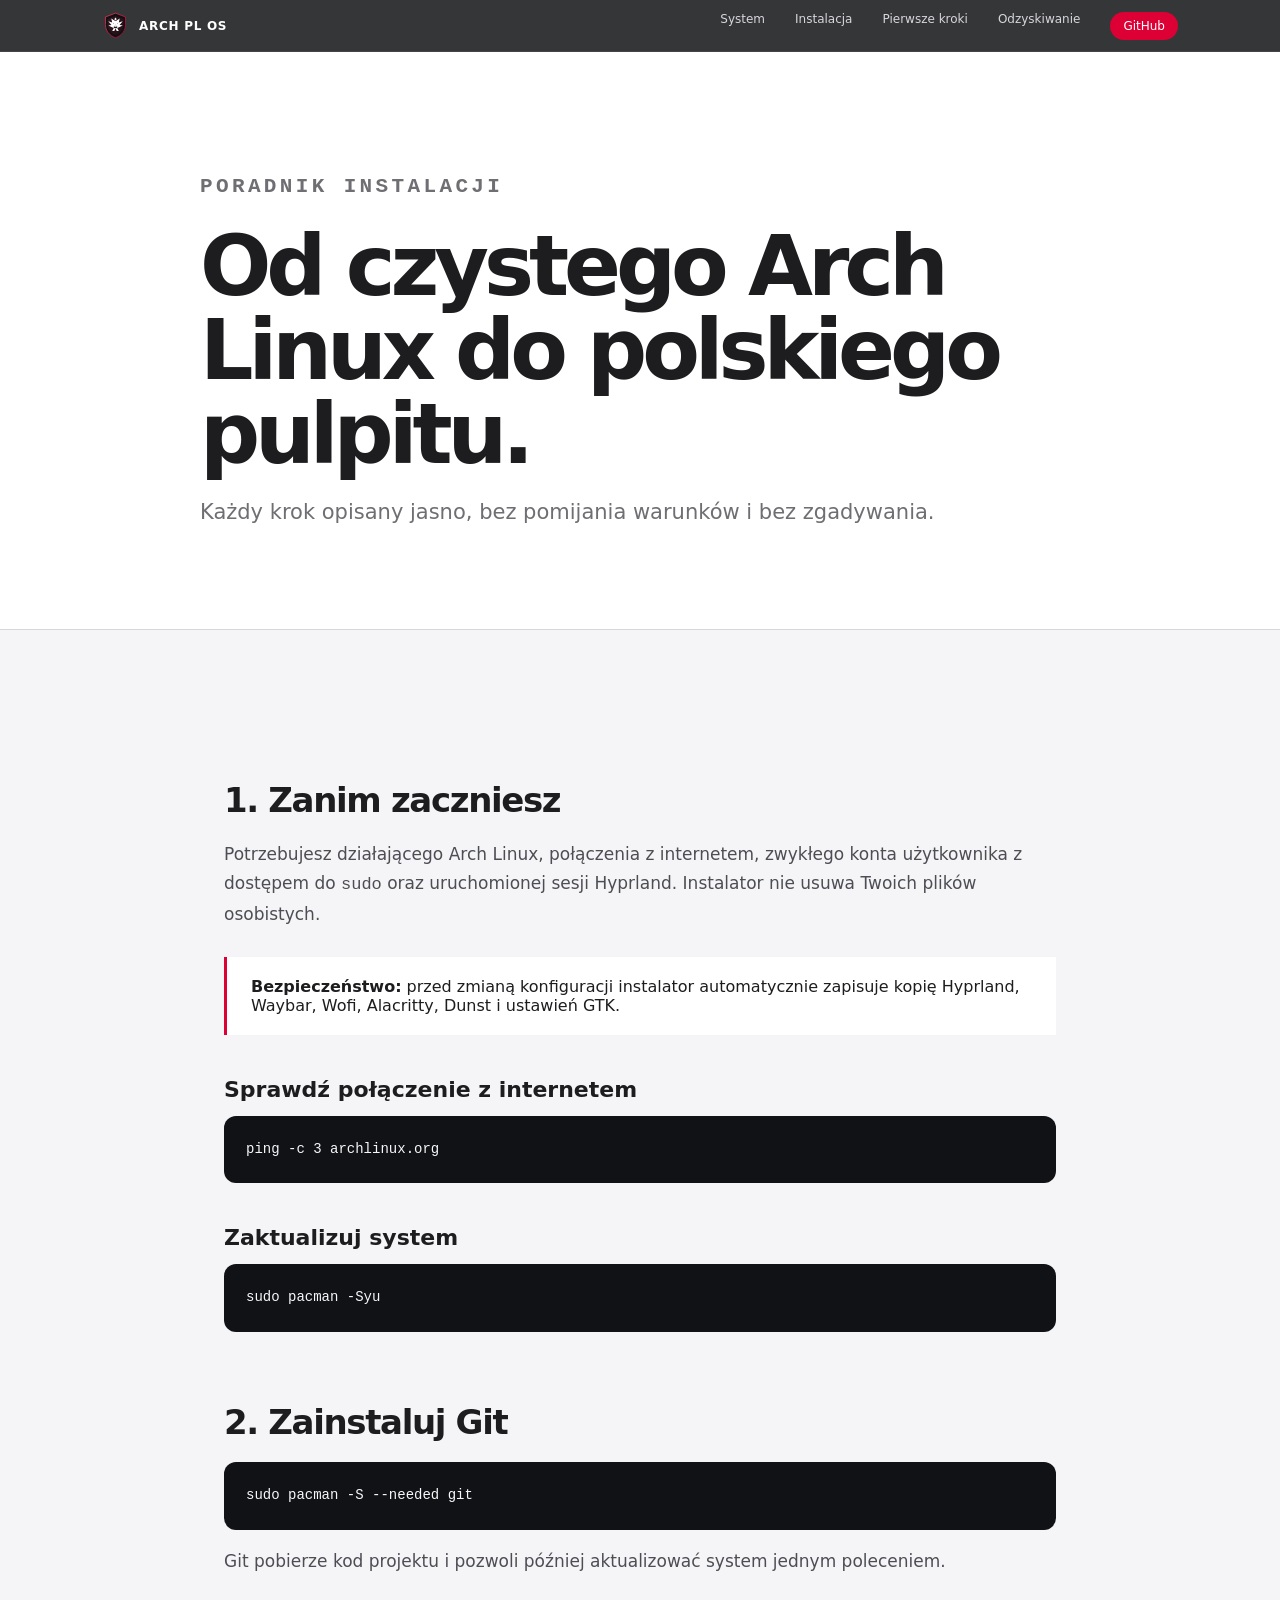
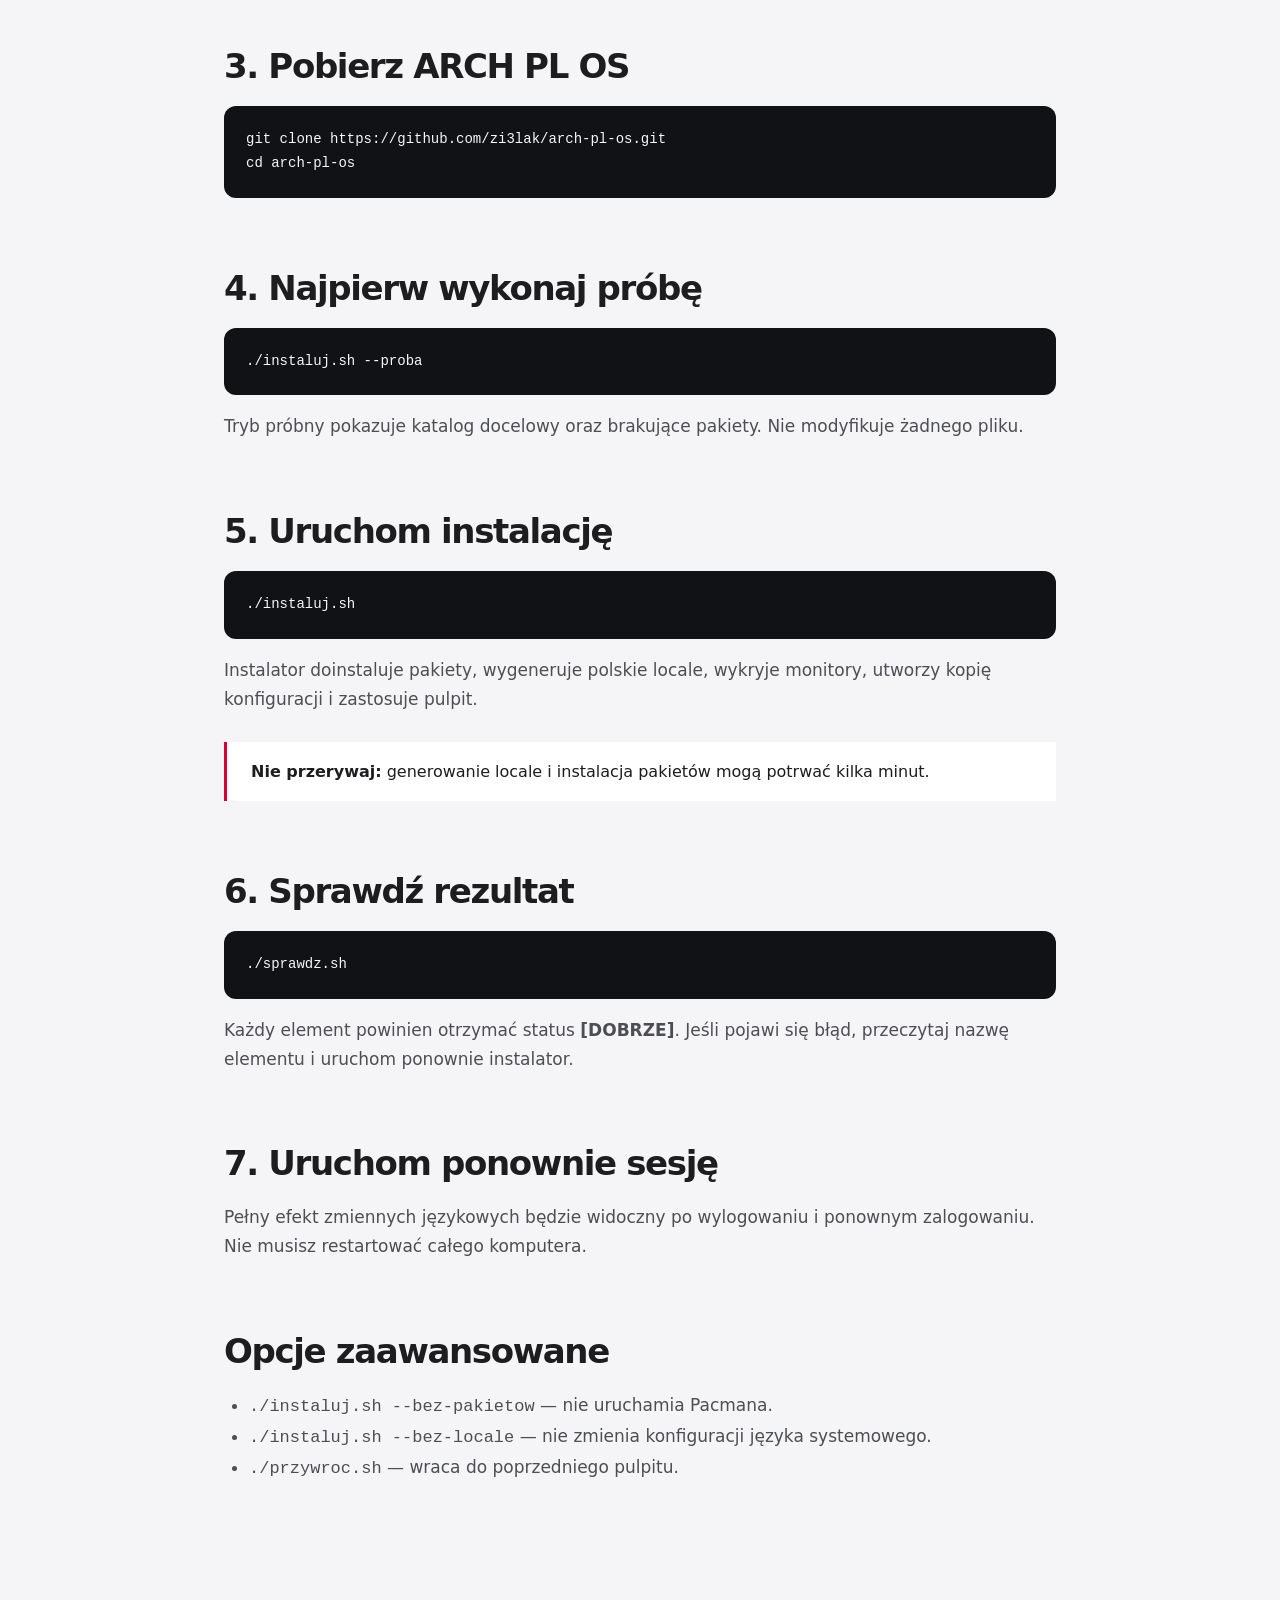
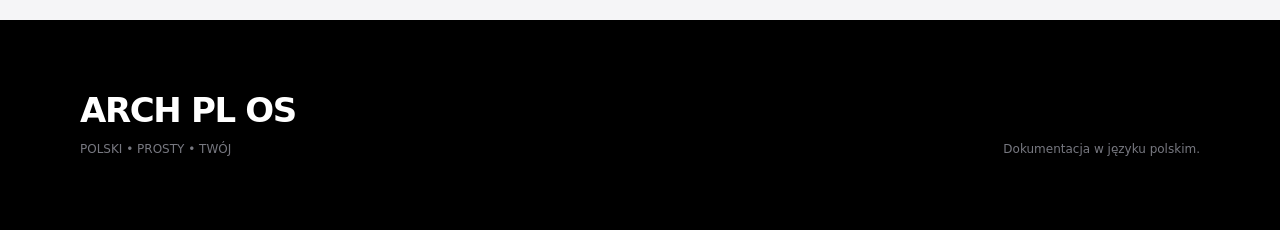
==== docs/instalacja.html @ 4a1f014d "feat: uruchom ARCH PL OS dla polskich użytkowników" ====
<!doctype html><html lang="pl"><head><meta charset="utf-8"><meta name="viewport" content="width=device-width,initial-scale=1"><meta name="description" content="Pełna instrukcja instalacji ARCH PL OS na Arch Linux i Hyprland."><meta name="theme-color" content="#090a0d"><title>Instalacja krok po kroku — ARCH PL OS</title><link rel="icon" href="assets/logo.svg"><link rel="stylesheet" href="assets/strona.css"></head><body><nav class="nav"><div class="nav-in"><a class="brand" href="index.html"><img src="assets/logo.svg" alt=""><span>ARCH PL OS</span></a><button class="menu" aria-label="Otwórz menu">☰</button><div class="nav-links"><a href="index.html">System</a><a href="instalacja.html">Instalacja</a><a href="pierwsze-kroki.html">Pierwsze kroki</a><a href="odzyskiwanie.html">Odzyskiwanie</a><a class="nav-cta" href="https://github.com/zi3lak/arch-pl-os">GitHub</a></div></div></nav><header class="subhero"><div class="wrap"><p class="kicker">Poradnik instalacji</p><h1>Od czystego Arch Linux do polskiego pulpitu.</h1><p>Każdy krok opisany jasno, bez pomijania warunków i bez zgadywania.</p></div></header><main class="article">
<h2>1. Zanim zaczniesz</h2><p>Potrzebujesz działającego Arch Linux, połączenia z internetem, zwykłego konta użytkownika z dostępem do <code>sudo</code> oraz uruchomionej sesji Hyprland. Instalator nie usuwa Twoich plików osobistych.</p><div class="note"><strong>Bezpieczeństwo:</strong> przed zmianą konfiguracji instalator automatycznie zapisuje kopię Hyprland, Waybar, Wofi, Alacritty, Dunst i ustawień GTK.</div>
<h3>Sprawdź połączenie z internetem</h3><pre class="code">ping -c 3 archlinux.org</pre><h3>Zaktualizuj system</h3><pre class="code">sudo pacman -Syu</pre>
<h2>2. Zainstaluj Git</h2><pre class="code">sudo pacman -S --needed git</pre><p>Git pobierze kod projektu i pozwoli później aktualizować system jednym poleceniem.</p>
<h2>3. Pobierz ARCH PL OS</h2><pre class="code">git clone https://github.com/zi3lak/arch-pl-os.git
cd arch-pl-os</pre>
<h2>4. Najpierw wykonaj próbę</h2><pre class="code">./instaluj.sh --proba</pre><p>Tryb próbny pokazuje katalog docelowy oraz brakujące pakiety. Nie modyfikuje żadnego pliku.</p>
<h2>5. Uruchom instalację</h2><pre class="code">./instaluj.sh</pre><p>Instalator doinstaluje pakiety, wygeneruje polskie locale, wykryje monitory, utworzy kopię konfiguracji i zastosuje pulpit.</p><div class="note"><strong>Nie przerywaj:</strong> generowanie locale i instalacja pakietów mogą potrwać kilka minut.</div>
<h2>6. Sprawdź rezultat</h2><pre class="code">./sprawdz.sh</pre><p>Każdy element powinien otrzymać status <strong>[DOBRZE]</strong>. Jeśli pojawi się błąd, przeczytaj nazwę elementu i uruchom ponownie instalator.</p>
<h2>7. Uruchom ponownie sesję</h2><p>Pełny efekt zmiennych językowych będzie widoczny po wylogowaniu i ponownym zalogowaniu. Nie musisz restartować całego komputera.</p>
<h2>Opcje zaawansowane</h2><ul><li><code>./instaluj.sh --bez-pakietow</code> — nie uruchamia Pacmana.</li><li><code>./instaluj.sh --bez-locale</code> — nie zmienia konfiguracji języka systemowego.</li><li><code>./przywroc.sh</code> — wraca do poprzedniego pulpitu.</li></ul>
</main><footer class="footer"><div class="footer-in"><div><h2>ARCH PL OS</h2><p>POLSKI • PROSTY • TWÓJ</p></div><p>Dokumentacja w języku polskim.</p></div></footer><script src="assets/strona.js"></script></body></html>
---- docs/assets/strona.css ----
:root{--red:#dc0034;--red2:#ff355d;--black:#090a0d;--ink:#1d1d1f;--paper:#f5f5f7;--white:#fff;--muted:#6e6e73;--line:#d7d7dc;--max:1120px}*{box-sizing:border-box}html{scroll-behavior:smooth}body{margin:0;font-family:system-ui,-apple-system,"Segoe UI",Roboto,Arial,sans-serif;color:var(--ink);background:var(--paper);-webkit-font-smoothing:antialiased}a{color:inherit;text-decoration:none}button{font:inherit}.nav{position:fixed;z-index:50;inset:0 0 auto;height:52px;background:rgba(9,10,13,.82);backdrop-filter:saturate(150%) blur(18px);color:#fff;border-bottom:1px solid rgba(255,255,255,.08)}.nav-in{max-width:var(--max);height:100%;margin:auto;padding:0 22px;display:flex;align-items:center;justify-content:space-between}.brand{display:flex;align-items:center;gap:10px;font-size:12px;font-weight:700;letter-spacing:.06em}.brand img{width:27px;height:27px}.nav-links{display:flex;gap:30px;font-size:12px;color:#d7d7dc}.nav-links a:hover{color:#fff}.nav-cta{padding:7px 13px;background:var(--red);border-radius:999px;color:#fff!important}.menu{display:none;border:0;background:none;color:#fff;font-size:22px}.hero{min-height:100svh;background:var(--black);color:#fff;display:grid;place-items:center;position:relative;overflow:hidden;padding:110px 24px 70px}.hero:before{content:"";position:absolute;left:0;right:0;top:52px;height:3px;background:var(--red)}.hero-grid{position:absolute;inset:0;background-image:linear-gradient(rgba(255,255,255,.025) 1px,transparent 1px),linear-gradient(90deg,rgba(255,255,255,.025) 1px,transparent 1px);background-size:72px 72px;mask-image:linear-gradient(to bottom,transparent,black 25%,black 75%,transparent)}.hero-content{position:relative;text-align:center;max-width:980px}.hero-logo{width:154px;height:154px;filter:drop-shadow(0 16px 34px rgba(220,0,52,.2));animation:oddech 5s ease-in-out infinite}.eyebrow{font:600 12px/1.3 ui-monospace,SFMono-Regular,Menlo,monospace;letter-spacing:.18em;color:#b5b5ba;text-transform:uppercase;margin:30px 0 16px}.hero h1{font-size:clamp(54px,8vw,112px);line-height:.94;letter-spacing:-.065em;margin:0;font-weight:700}.hero h1 span{color:var(--red2)}.lead{font-size:clamp(19px,2vw,27px);line-height:1.35;color:#c8c8cd;max-width:680px;margin:28px auto 0;letter-spacing:-.025em}.actions{display:flex;justify-content:center;gap:12px;margin-top:38px;flex-wrap:wrap}.btn{display:inline-flex;align-items:center;justify-content:center;min-height:46px;padding:0 21px;border-radius:999px;border:1px solid transparent;font-size:15px;font-weight:600;cursor:pointer}.btn-red{background:var(--red);color:#fff}.btn-red:hover{background:var(--red2)}.btn-ghost{border-color:#4b4c52;color:#fff;background:transparent}.btn-ghost:hover{border-color:#fff}.scroll-cue{position:absolute;bottom:26px;font:10px ui-monospace,monospace;color:#73747a;letter-spacing:.14em}.section{padding:120px 24px}.wrap{max-width:var(--max);margin:auto}.intro{text-align:center;max-width:850px;margin:auto}.kicker{font:700 12px ui-monospace,monospace;letter-spacing:.16em;color:var(--red);text-transform:uppercase}.section h2{font-size:clamp(40px,6vw,72px);line-height:1.02;letter-spacing:-.055em;margin:20px 0 26px}.intro p,.body-lg{font-size:21px;line-height:1.55;color:var(--muted);letter-spacing:-.02em}.screen{padding-top:20px}.screen img{display:block;width:100%;border-radius:18px;box-shadow:0 32px 90px rgba(0,0,0,.2)}.dark{background:#000;color:#fff}.dark .body-lg,.dark .intro p{color:#a7a7ad}.features{display:grid;grid-template-columns:repeat(3,1fr);gap:16px;margin-top:64px}.feature{background:#17181c;border-radius:14px;padding:30px;min-height:250px}.feature-mark{width:34px;height:3px;background:var(--red);margin-bottom:50px}.feature h3{font-size:22px;letter-spacing:-.03em;margin:0 0 14px}.feature p{color:#a7a7ad;line-height:1.6;margin:0;font-size:15px}.install-box{max-width:820px;margin:55px auto 0;background:#111216;color:#f7f7f9;border-radius:16px;overflow:hidden;text-align:left}.install-bar{height:42px;padding:0 15px;display:flex;align-items:center;justify-content:space-between;border-bottom:1px solid #2a2b30;font:11px ui-monospace,monospace;color:#8f9098}.dots{display:flex;gap:6px}.dots i{display:block;width:8px;height:8px;border-radius:50%;background:#404147}.dots i:first-child{background:var(--red)}pre{margin:0;padding:28px;overflow:auto;font:14px/1.8 ui-monospace,SFMono-Regular,Menlo,monospace}code .prompt{color:var(--red2)}.copy{border:0;background:#27282d;color:#d7d7dc;border-radius:6px;padding:6px 9px;font:11px ui-monospace,monospace;cursor:pointer}.copy:hover{color:#fff}.steps{counter-reset:krok;max-width:840px;margin:55px auto 0}.step{counter-increment:krok;display:grid;grid-template-columns:56px 1fr;gap:22px;padding:30px 0;border-top:1px solid var(--line)}.step:before{content:counter(krok,decimal-leading-zero);font:700 13px ui-monospace,monospace;color:var(--red)}.step h3{margin:0 0 8px;font-size:21px}.step p{margin:0;color:var(--muted);line-height:1.6}.specs{display:grid;grid-template-columns:1fr 1fr;gap:1px;background:var(--line);border:1px solid var(--line);margin-top:55px}.spec{background:var(--paper);padding:30px}.spec small{display:block;color:var(--muted);margin-bottom:10px}.spec strong{font-size:19px}.footer{background:#000;color:#fff;padding:70px 24px}.footer-in{max-width:var(--max);margin:auto;display:flex;justify-content:space-between;align-items:end;gap:30px}.footer h2{font-size:34px;letter-spacing:-.04em;margin:0}.footer p{color:#777880;font-size:12px}.subhero{padding:150px 24px 80px;background:#fff;border-bottom:1px solid var(--line)}.subhero .wrap{max-width:880px}.subhero h1{font-size:clamp(46px,7vw,84px);line-height:1;letter-spacing:-.06em;margin:18px 0}.subhero p{font-size:21px;color:var(--muted);line-height:1.5}.article{max-width:880px;margin:auto;padding:80px 24px 120px}.article h2{font-size:34px;letter-spacing:-.04em;margin:70px 0 20px}.article h3{font-size:22px;margin:42px 0 14px}.article p,.article li{font-size:17px;line-height:1.7;color:#4d4e54}.article ol,.article ul{padding-left:25px}.note{border-left:3px solid var(--red);background:#fff;padding:20px 24px;margin:28px 0}.code{background:#111216;color:#f7f7f9;border-radius:12px;padding:22px;overflow:auto;font:14px/1.7 ui-monospace,monospace}.reveal{opacity:0;transform:translateY(28px);transition:opacity .8s ease,transform .8s cubic-bezier(.22,1,.36,1)}.reveal.widoczny{opacity:1;transform:none}@keyframes oddech{50%{transform:translateY(-8px);filter:drop-shadow(0 20px 42px rgba(220,0,52,.32))}}@media(prefers-reduced-motion:reduce){*{scroll-behavior:auto!important}.hero-logo{animation:none}.reveal{opacity:1;transform:none;transition:none}}@media(max-width:760px){.nav-links{display:none;position:absolute;top:52px;left:0;right:0;background:#090a0d;padding:25px;flex-direction:column}.nav-links.otwarte{display:flex}.menu{display:block}.features{grid-template-columns:1fr}.section{padding:85px 20px}.specs{grid-template-columns:1fr}.footer-in{align-items:start;flex-direction:column}.hero h1{font-size:56px}.hero-logo{width:120px;height:120px}}
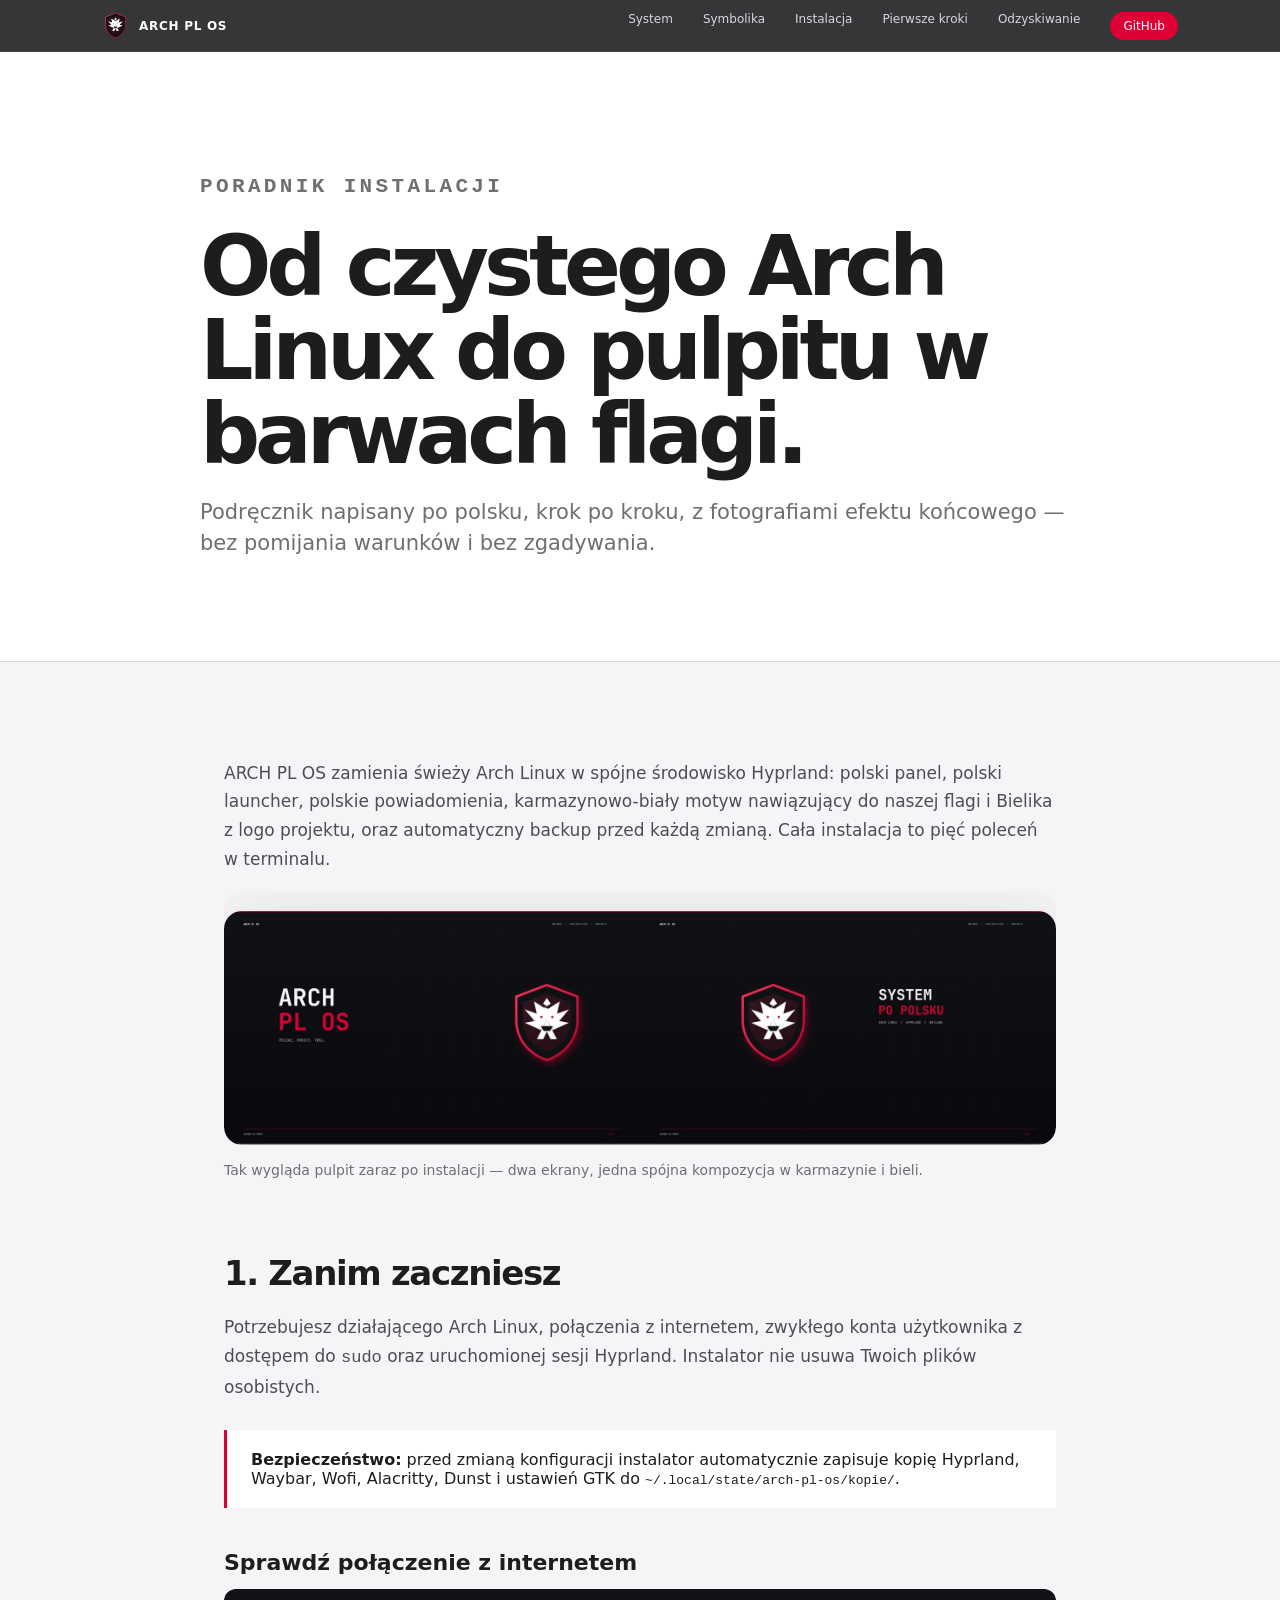
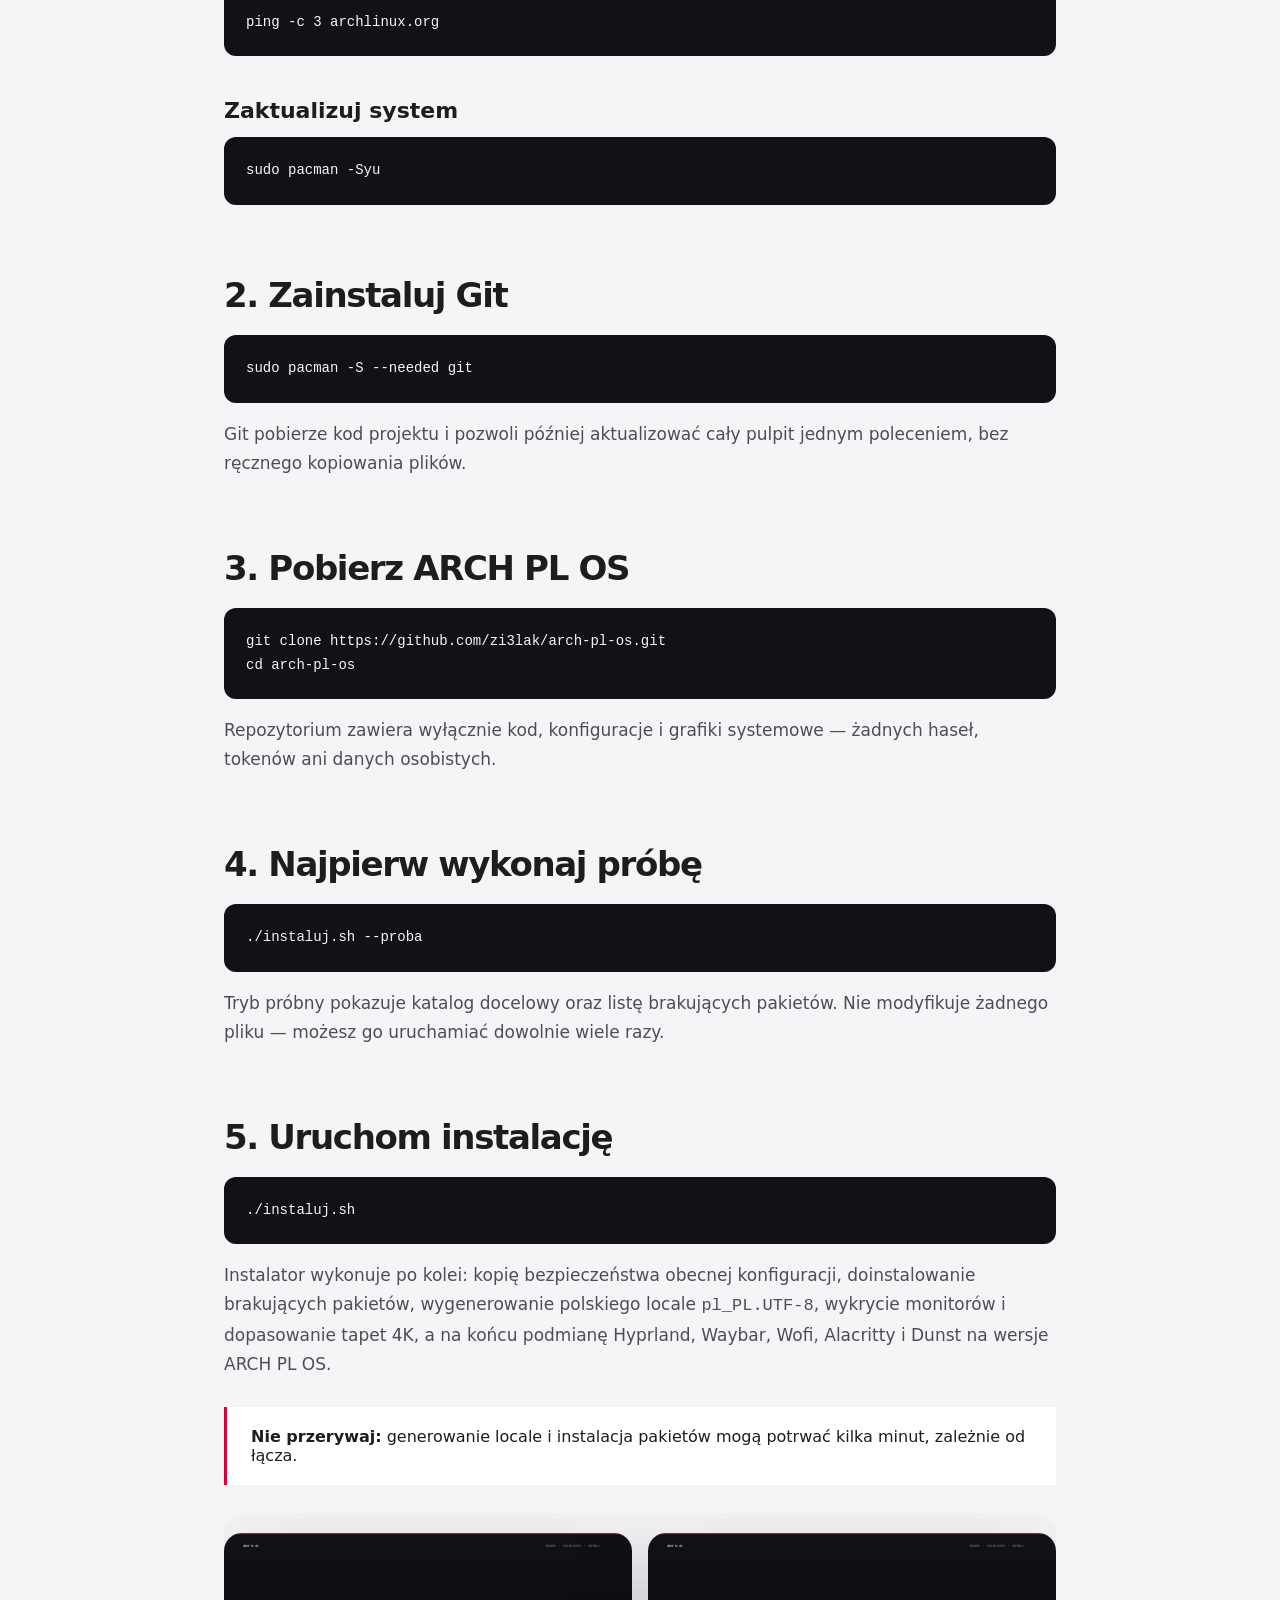
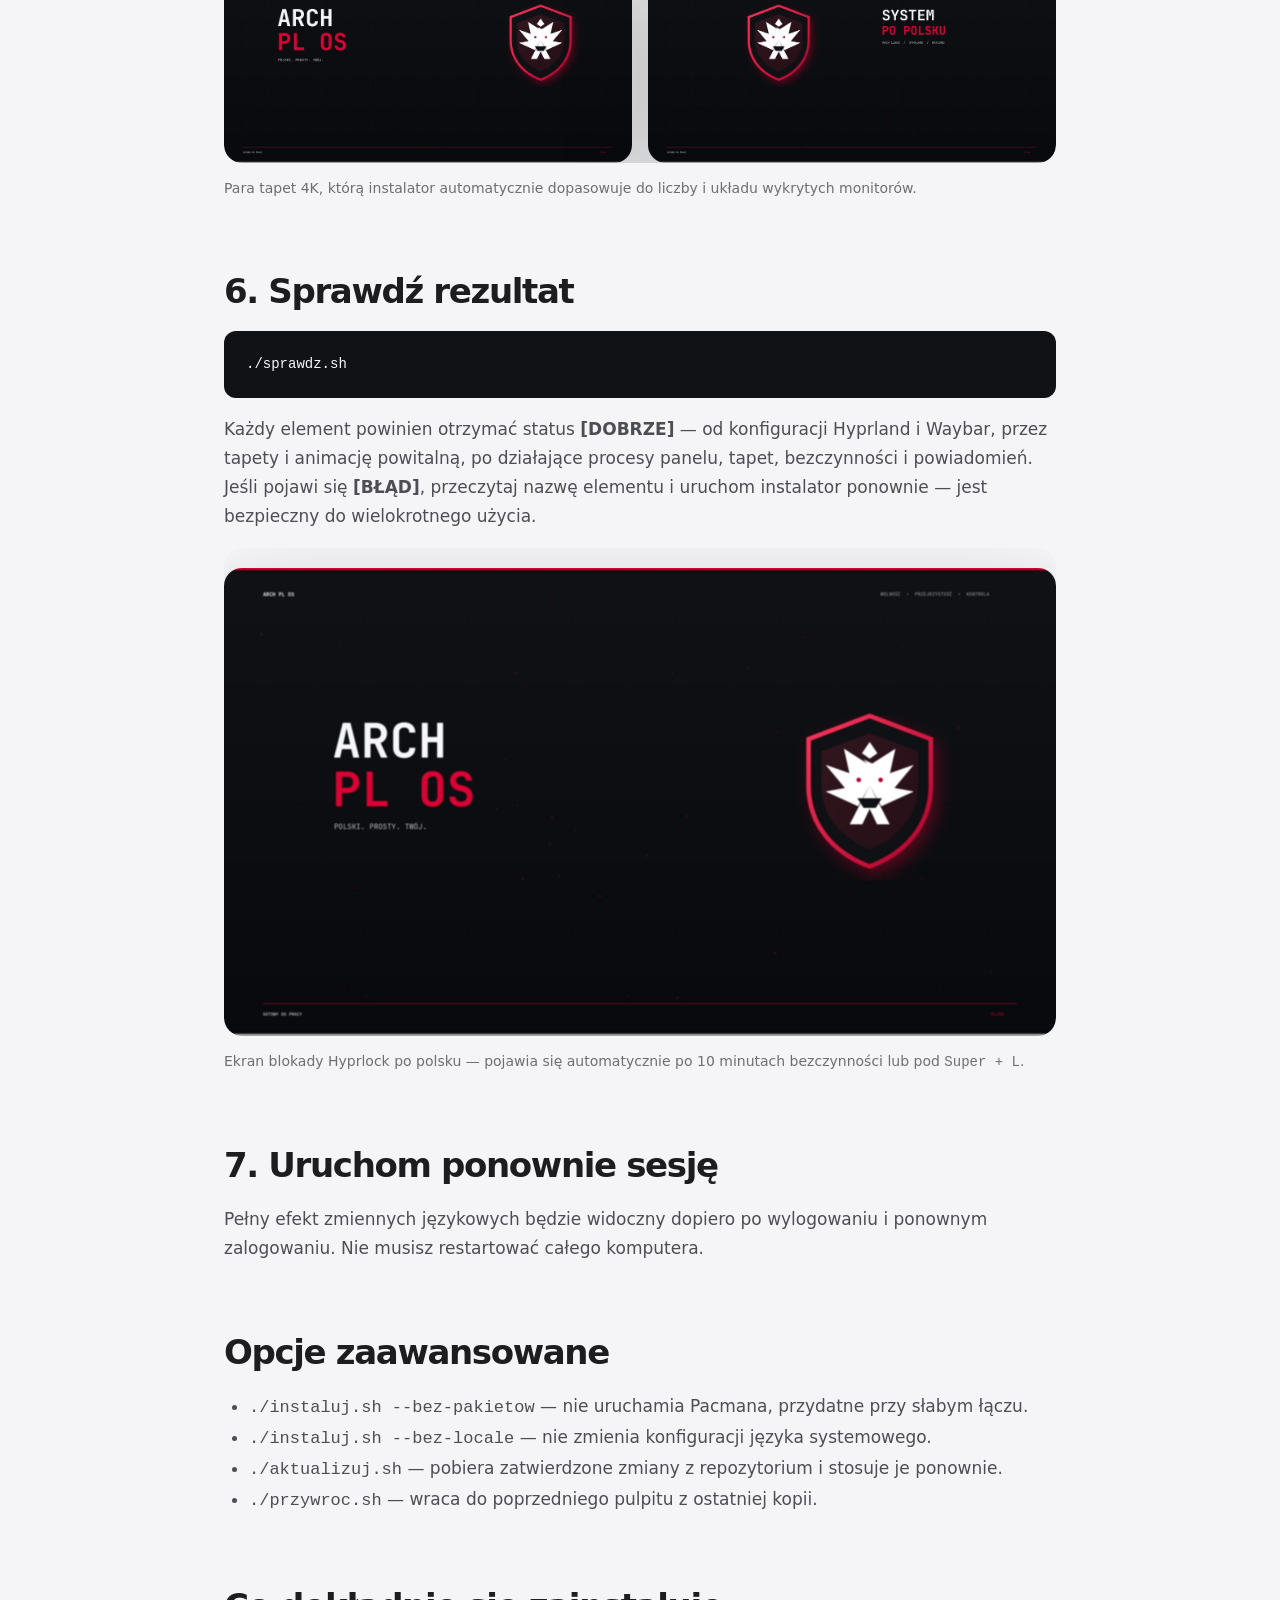
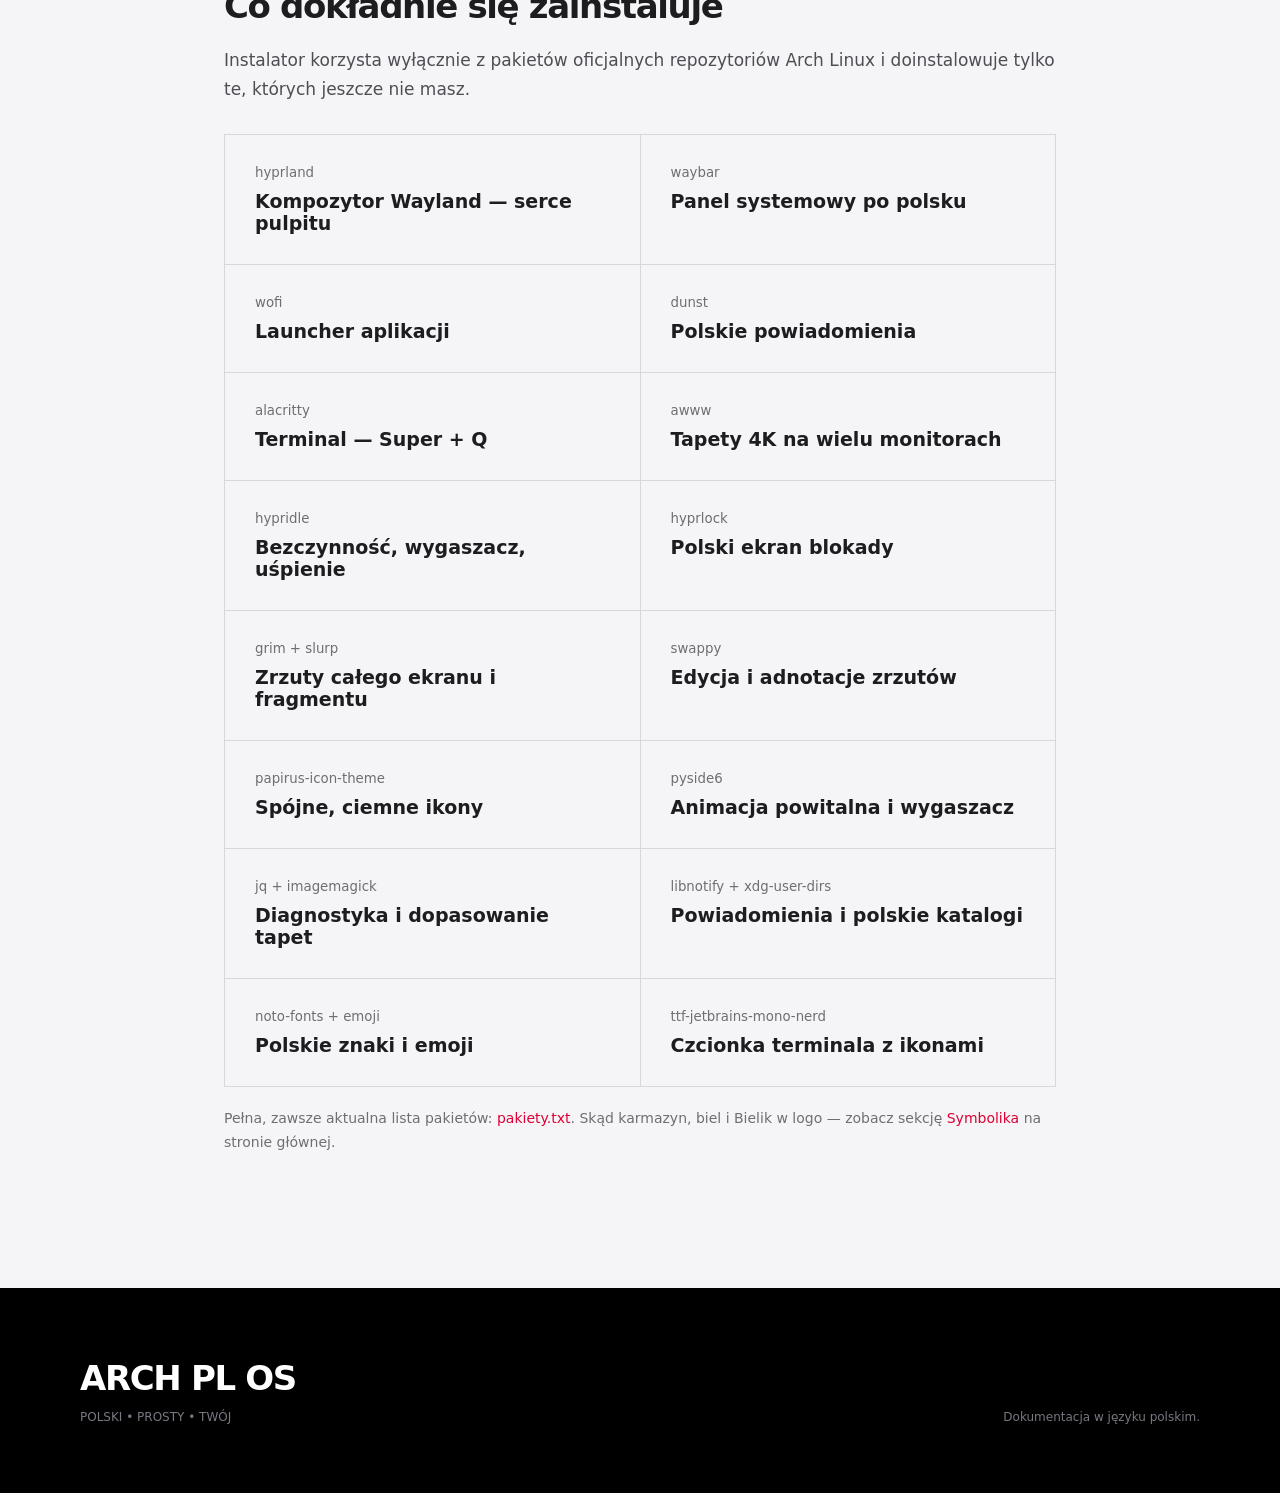
==== commit 8231dd8e: "feat: symbolika Bielika i flagi, poradnik instalacji z fotografiami Rozbudowuje README i strone proj" ====
--- a/docs/instalacja.html
+++ b/docs/instalacja.html
@@ -1,12 +1,38 @@
-<!doctype html><html lang="pl"><head><meta charset="utf-8"><meta name="viewport" content="width=device-width,initial-scale=1"><meta name="description" content="Pełna instrukcja instalacji ARCH PL OS na Arch Linux i Hyprland."><meta name="theme-color" content="#090a0d"><title>Instalacja krok po kroku — ARCH PL OS</title><link rel="icon" href="assets/logo.svg"><link rel="stylesheet" href="assets/strona.css"></head><body><nav class="nav"><div class="nav-in"><a class="brand" href="index.html"><img src="assets/logo.svg" alt=""><span>ARCH PL OS</span></a><button class="menu" aria-label="Otwórz menu">☰</button><div class="nav-links"><a href="index.html">System</a><a href="instalacja.html">Instalacja</a><a href="pierwsze-kroki.html">Pierwsze kroki</a><a href="odzyskiwanie.html">Odzyskiwanie</a><a class="nav-cta" href="https://github.com/zi3lak/arch-pl-os">GitHub</a></div></div></nav><header class="subhero"><div class="wrap"><p class="kicker">Poradnik instalacji</p><h1>Od czystego Arch Linux do polskiego pulpitu.</h1><p>Każdy krok opisany jasno, bez pomijania warunków i bez zgadywania.</p></div></header><main class="article">
-<h2>1. Zanim zaczniesz</h2><p>Potrzebujesz działającego Arch Linux, połączenia z internetem, zwykłego konta użytkownika z dostępem do <code>sudo</code> oraz uruchomionej sesji Hyprland. Instalator nie usuwa Twoich plików osobistych.</p><div class="note"><strong>Bezpieczeństwo:</strong> przed zmianą konfiguracji instalator automatycznie zapisuje kopię Hyprland, Waybar, Wofi, Alacritty, Dunst i ustawień GTK.</div>
+<!doctype html><html lang="pl"><head><meta charset="utf-8"><meta name="viewport" content="width=device-width,initial-scale=1"><meta name="description" content="Pełny, ilustrowany poradnik instalacji ARCH PL OS na Arch Linux i Hyprland — krok po kroku, z fotografiami pulpitu."><meta name="theme-color" content="#090a0d"><title>Instalacja krok po kroku — ARCH PL OS</title><link rel="icon" href="assets/logo.svg"><link rel="stylesheet" href="assets/strona.css"></head><body><nav class="nav"><div class="nav-in"><a class="brand" href="index.html"><img src="assets/logo.svg" alt="Stylizowany Bielik w karmazynowej tarczy — logo ARCH PL OS"><span>ARCH PL OS</span></a><button class="menu" aria-label="Otwórz menu">☰</button><div class="nav-links"><a href="index.html">System</a><a href="index.html#symbolika">Symbolika</a><a href="instalacja.html">Instalacja</a><a href="pierwsze-kroki.html">Pierwsze kroki</a><a href="odzyskiwanie.html">Odzyskiwanie</a><a class="nav-cta" href="https://github.com/zi3lak/arch-pl-os">GitHub</a></div></div></nav><header class="subhero"><div class="wrap"><p class="kicker">Poradnik instalacji</p><h1>Od czystego Arch Linux do pulpitu w barwach flagi.</h1><p>Podręcznik napisany po polsku, krok po kroku, z fotografiami efektu końcowego — bez pomijania warunków i bez zgadywania.</p></div></header><main class="article">
+
+<p>ARCH PL OS zamienia świeży Arch Linux w spójne środowisko Hyprland: polski panel, polski launcher, polskie powiadomienia, karmazynowo-biały motyw nawiązujący do naszej flagi i Bielika z logo projektu, oraz automatyczny backup przed każdą zmianą. Cała instalacja to pięć poleceń w terminalu.</p>
+
+<div class="screen reveal"><img src="assets/pulpit.jpg" alt="Gotowy pulpit ARCH PL OS na dwóch monitorach 4K" loading="lazy"></div>
+<p style="color:var(--muted);font-size:14px;margin-top:14px">Tak wygląda pulpit zaraz po instalacji — dwa ekrany, jedna spójna kompozycja w karmazynie i bieli.</p>
+
+<h2>1. Zanim zaczniesz</h2><p>Potrzebujesz działającego Arch Linux, połączenia z internetem, zwykłego konta użytkownika z dostępem do <code>sudo</code> oraz uruchomionej sesji Hyprland. Instalator nie usuwa Twoich plików osobistych.</p><div class="note"><strong>Bezpieczeństwo:</strong> przed zmianą konfiguracji instalator automatycznie zapisuje kopię Hyprland, Waybar, Wofi, Alacritty, Dunst i ustawień GTK do <code>~/.local/state/arch-pl-os/kopie/</code>.</div>
 <h3>Sprawdź połączenie z internetem</h3><pre class="code">ping -c 3 archlinux.org</pre><h3>Zaktualizuj system</h3><pre class="code">sudo pacman -Syu</pre>
-<h2>2. Zainstaluj Git</h2><pre class="code">sudo pacman -S --needed git</pre><p>Git pobierze kod projektu i pozwoli później aktualizować system jednym poleceniem.</p>
+
+<h2>2. Zainstaluj Git</h2><pre class="code">sudo pacman -S --needed git</pre><p>Git pobierze kod projektu i pozwoli później aktualizować cały pulpit jednym poleceniem, bez ręcznego kopiowania plików.</p>
+
 <h2>3. Pobierz ARCH PL OS</h2><pre class="code">git clone https://github.com/zi3lak/arch-pl-os.git
-cd arch-pl-os</pre>
-<h2>4. Najpierw wykonaj próbę</h2><pre class="code">./instaluj.sh --proba</pre><p>Tryb próbny pokazuje katalog docelowy oraz brakujące pakiety. Nie modyfikuje żadnego pliku.</p>
-<h2>5. Uruchom instalację</h2><pre class="code">./instaluj.sh</pre><p>Instalator doinstaluje pakiety, wygeneruje polskie locale, wykryje monitory, utworzy kopię konfiguracji i zastosuje pulpit.</p><div class="note"><strong>Nie przerywaj:</strong> generowanie locale i instalacja pakietów mogą potrwać kilka minut.</div>
-<h2>6. Sprawdź rezultat</h2><pre class="code">./sprawdz.sh</pre><p>Każdy element powinien otrzymać status <strong>[DOBRZE]</strong>. Jeśli pojawi się błąd, przeczytaj nazwę elementu i uruchom ponownie instalator.</p>
-<h2>7. Uruchom ponownie sesję</h2><p>Pełny efekt zmiennych językowych będzie widoczny po wylogowaniu i ponownym zalogowaniu. Nie musisz restartować całego komputera.</p>
-<h2>Opcje zaawansowane</h2><ul><li><code>./instaluj.sh --bez-pakietow</code> — nie uruchamia Pacmana.</li><li><code>./instaluj.sh --bez-locale</code> — nie zmienia konfiguracji języka systemowego.</li><li><code>./przywroc.sh</code> — wraca do poprzedniego pulpitu.</li></ul>
-</main><footer class="footer"><div class="footer-in"><div><h2>ARCH PL OS</h2><p>POLSKI • PROSTY • TWÓJ</p></div><p>Dokumentacja w języku polskim.</p></div></footer><script src="assets/strona.js"></script></body></html>+cd arch-pl-os</pre><p>Repozytorium zawiera wyłącznie kod, konfiguracje i grafiki systemowe — żadnych haseł, tokenów ani danych osobistych.</p>
+
+<h2>4. Najpierw wykonaj próbę</h2><pre class="code">./instaluj.sh --proba</pre><p>Tryb próbny pokazuje katalog docelowy oraz listę brakujących pakietów. Nie modyfikuje żadnego pliku — możesz go uruchamiać dowolnie wiele razy.</p>
+
+<h2>5. Uruchom instalację</h2><pre class="code">./instaluj.sh</pre><p>Instalator wykonuje po kolei: kopię bezpieczeństwa obecnej konfiguracji, doinstalowanie brakujących pakietów, wygenerowanie polskiego locale <code>pl_PL.UTF-8</code>, wykrycie monitorów i dopasowanie tapet 4K, a na końcu podmianę Hyprland, Waybar, Wofi, Alacritty i Dunst na wersje ARCH PL OS.</p><div class="note"><strong>Nie przerywaj:</strong> generowanie locale i instalacja pakietów mogą potrwać kilka minut, zależnie od łącza.</div>
+
+<div class="screen reveal" style="display:flex;gap:16px;flex-wrap:wrap"><img src="assets/tapeta-lewa.jpg" alt="Tapeta 4K ARCH PL OS dla lewego monitora" loading="lazy" style="flex:1;min-width:260px"><img src="assets/tapeta-prawa.jpg" alt="Tapeta 4K ARCH PL OS dla prawego monitora" loading="lazy" style="flex:1;min-width:260px"></div>
+<p style="color:var(--muted);font-size:14px;margin-top:14px">Para tapet 4K, którą instalator automatycznie dopasowuje do liczby i układu wykrytych monitorów.</p>
+
+<h2>6. Sprawdź rezultat</h2><pre class="code">./sprawdz.sh</pre><p>Każdy element powinien otrzymać status <strong>[DOBRZE]</strong> — od konfiguracji Hyprland i Waybar, przez tapety i animację powitalną, po działające procesy panelu, tapet, bezczynności i powiadomień. Jeśli pojawi się <strong>[BŁĄD]</strong>, przeczytaj nazwę elementu i uruchom instalator ponownie — jest bezpieczny do wielokrotnego użycia.</p>
+
+<div class="screen reveal"><img src="assets/ekran-blokady.jpg" alt="Polski ekran blokady ARCH PL OS w karmazynie i bieli" loading="lazy"></div>
+<p style="color:var(--muted);font-size:14px;margin-top:14px">Ekran blokady Hyprlock po polsku — pojawia się automatycznie po 10 minutach bezczynności lub pod <code>Super + L</code>.</p>
+
+<h2>7. Uruchom ponownie sesję</h2><p>Pełny efekt zmiennych językowych będzie widoczny dopiero po wylogowaniu i ponownym zalogowaniu. Nie musisz restartować całego komputera.</p>
+
+<h2>Opcje zaawansowane</h2><ul><li><code>./instaluj.sh --bez-pakietow</code> — nie uruchamia Pacmana, przydatne przy słabym łączu.</li><li><code>./instaluj.sh --bez-locale</code> — nie zmienia konfiguracji języka systemowego.</li><li><code>./aktualizuj.sh</code> — pobiera zatwierdzone zmiany z repozytorium i stosuje je ponownie.</li><li><code>./przywroc.sh</code> — wraca do poprzedniego pulpitu z ostatniej kopii.</li></ul>
+
+<h2>Co dokładnie się zainstaluje</h2><p>Instalator korzysta wyłącznie z pakietów oficjalnych repozytoriów Arch Linux i doinstalowuje tylko te, których jeszcze nie masz.</p>
+<div class="specs" style="margin-top:30px">
+<div class="spec"><small>hyprland</small><strong>Kompozytor Wayland — serce pulpitu</strong></div><div class="spec"><small>waybar</small><strong>Panel systemowy po polsku</strong></div><div class="spec"><small>wofi</small><strong>Launcher aplikacji</strong></div><div class="spec"><small>dunst</small><strong>Polskie powiadomienia</strong></div><div class="spec"><small>alacritty</small><strong>Terminal — Super + Q</strong></div><div class="spec"><small>awww</small><strong>Tapety 4K na wielu monitorach</strong></div><div class="spec"><small>hypridle</small><strong>Bezczynność, wygaszacz, uśpienie</strong></div><div class="spec"><small>hyprlock</small><strong>Polski ekran blokady</strong></div><div class="spec"><small>grim + slurp</small><strong>Zrzuty całego ekranu i fragmentu</strong></div><div class="spec"><small>swappy</small><strong>Edycja i adnotacje zrzutów</strong></div><div class="spec"><small>papirus-icon-theme</small><strong>Spójne, ciemne ikony</strong></div><div class="spec"><small>pyside6</small><strong>Animacja powitalna i wygaszacz</strong></div><div class="spec"><small>jq + imagemagick</small><strong>Diagnostyka i dopasowanie tapet</strong></div><div class="spec"><small>libnotify + xdg-user-dirs</small><strong>Powiadomienia i polskie katalogi</strong></div><div class="spec"><small>noto-fonts + emoji</small><strong>Polskie znaki i emoji</strong></div><div class="spec"><small>ttf-jetbrains-mono-nerd</small><strong>Czcionka terminala z ikonami</strong></div>
+</div>
+<p style="color:var(--muted);font-size:14px;margin-top:20px">Pełna, zawsze aktualna lista pakietów: <a href="https://github.com/zi3lak/arch-pl-os/blob/main/pakiety.txt" style="color:var(--red)">pakiety.txt</a>. Skąd karmazyn, biel i Bielik w logo — zobacz sekcję <a href="index.html#symbolika" style="color:var(--red)">Symbolika</a> na stronie głównej.</p>
+
+</main><footer class="footer"><div class="footer-in"><div><h2>ARCH PL OS</h2><p>POLSKI • PROSTY • TWÓJ</p></div><p>Dokumentacja w języku polskim.</p></div></footer><script src="assets/strona.js"></script></body></html>
--- a/docs/assets/strona.css
+++ b/docs/assets/strona.css
@@ -1 +1,9 @@
-:root{--red:#dc0034;--red2:#ff355d;--black:#090a0d;--ink:#1d1d1f;--paper:#f5f5f7;--white:#fff;--muted:#6e6e73;--line:#d7d7dc;--max:1120px}*{box-sizing:border-box}html{scroll-behavior:smooth}body{margin:0;font-family:system-ui,-apple-system,"Segoe UI",Roboto,Arial,sans-serif;color:var(--ink);background:var(--paper);-webkit-font-smoothing:antialiased}a{color:inherit;text-decoration:none}button{font:inherit}.nav{position:fixed;z-index:50;inset:0 0 auto;height:52px;background:rgba(9,10,13,.82);backdrop-filter:saturate(150%) blur(18px);color:#fff;border-bottom:1px solid rgba(255,255,255,.08)}.nav-in{max-width:var(--max);height:100%;margin:auto;padding:0 22px;display:flex;align-items:center;justify-content:space-between}.brand{display:flex;align-items:center;gap:10px;font-size:12px;font-weight:700;letter-spacing:.06em}.brand img{width:27px;height:27px}.nav-links{display:flex;gap:30px;font-size:12px;color:#d7d7dc}.nav-links a:hover{color:#fff}.nav-cta{padding:7px 13px;background:var(--red);border-radius:999px;color:#fff!important}.menu{display:none;border:0;background:none;color:#fff;font-size:22px}.hero{min-height:100svh;background:var(--black);color:#fff;display:grid;place-items:center;position:relative;overflow:hidden;padding:110px 24px 70px}.hero:before{content:"";position:absolute;left:0;right:0;top:52px;height:3px;background:var(--red)}.hero-grid{position:absolute;inset:0;background-image:linear-gradient(rgba(255,255,255,.025) 1px,transparent 1px),linear-gradient(90deg,rgba(255,255,255,.025) 1px,transparent 1px);background-size:72px 72px;mask-image:linear-gradient(to bottom,transparent,black 25%,black 75%,transparent)}.hero-content{position:relative;text-align:center;max-width:980px}.hero-logo{width:154px;height:154px;filter:drop-shadow(0 16px 34px rgba(220,0,52,.2));animation:oddech 5s ease-in-out infinite}.eyebrow{font:600 12px/1.3 ui-monospace,SFMono-Regular,Menlo,monospace;letter-spacing:.18em;color:#b5b5ba;text-transform:uppercase;margin:30px 0 16px}.hero h1{font-size:clamp(54px,8vw,112px);line-height:.94;letter-spacing:-.065em;margin:0;font-weight:700}.hero h1 span{color:var(--red2)}.lead{font-size:clamp(19px,2vw,27px);line-height:1.35;color:#c8c8cd;max-width:680px;margin:28px auto 0;letter-spacing:-.025em}.actions{display:flex;justify-content:center;gap:12px;margin-top:38px;flex-wrap:wrap}.btn{display:inline-flex;align-items:center;justify-content:center;min-height:46px;padding:0 21px;border-radius:999px;border:1px solid transparent;font-size:15px;font-weight:600;cursor:pointer}.btn-red{background:var(--red);color:#fff}.btn-red:hover{background:var(--red2)}.btn-ghost{border-color:#4b4c52;color:#fff;background:transparent}.btn-ghost:hover{border-color:#fff}.scroll-cue{position:absolute;bottom:26px;font:10px ui-monospace,monospace;color:#73747a;letter-spacing:.14em}.section{padding:120px 24px}.wrap{max-width:var(--max);margin:auto}.intro{text-align:center;max-width:850px;margin:auto}.kicker{font:700 12px ui-monospace,monospace;letter-spacing:.16em;color:var(--red);text-transform:uppercase}.section h2{font-size:clamp(40px,6vw,72px);line-height:1.02;letter-spacing:-.055em;margin:20px 0 26px}.intro p,.body-lg{font-size:21px;line-height:1.55;color:var(--muted);letter-spacing:-.02em}.screen{padding-top:20px}.screen img{display:block;width:100%;border-radius:18px;box-shadow:0 32px 90px rgba(0,0,0,.2)}.dark{background:#000;color:#fff}.dark .body-lg,.dark .intro p{color:#a7a7ad}.features{display:grid;grid-template-columns:repeat(3,1fr);gap:16px;margin-top:64px}.feature{background:#17181c;border-radius:14px;padding:30px;min-height:250px}.feature-mark{width:34px;height:3px;background:var(--red);margin-bottom:50px}.feature h3{font-size:22px;letter-spacing:-.03em;margin:0 0 14px}.feature p{color:#a7a7ad;line-height:1.6;margin:0;font-size:15px}.install-box{max-width:820px;margin:55px auto 0;background:#111216;color:#f7f7f9;border-radius:16px;overflow:hidden;text-align:left}.install-bar{height:42px;padding:0 15px;display:flex;align-items:center;justify-content:space-between;border-bottom:1px solid #2a2b30;font:11px ui-monospace,monospace;color:#8f9098}.dots{display:flex;gap:6px}.dots i{display:block;width:8px;height:8px;border-radius:50%;background:#404147}.dots i:first-child{background:var(--red)}pre{margin:0;padding:28px;overflow:auto;font:14px/1.8 ui-monospace,SFMono-Regular,Menlo,monospace}code .prompt{color:var(--red2)}.copy{border:0;background:#27282d;color:#d7d7dc;border-radius:6px;padding:6px 9px;font:11px ui-monospace,monospace;cursor:pointer}.copy:hover{color:#fff}.steps{counter-reset:krok;max-width:840px;margin:55px auto 0}.step{counter-increment:krok;display:grid;grid-template-columns:56px 1fr;gap:22px;padding:30px 0;border-top:1px solid var(--line)}.step:before{content:counter(krok,decimal-leading-zero);font:700 13px ui-monospace,monospace;color:var(--red)}.step h3{margin:0 0 8px;font-size:21px}.step p{margin:0;color:var(--muted);line-height:1.6}.specs{display:grid;grid-template-columns:1fr 1fr;gap:1px;background:var(--line);border:1px solid var(--line);margin-top:55px}.spec{background:var(--paper);padding:30px}.spec small{display:block;color:var(--muted);margin-bottom:10px}.spec strong{font-size:19px}.footer{background:#000;color:#fff;padding:70px 24px}.footer-in{max-width:var(--max);margin:auto;display:flex;justify-content:space-between;align-items:end;gap:30px}.footer h2{font-size:34px;letter-spacing:-.04em;margin:0}.footer p{color:#777880;font-size:12px}.subhero{padding:150px 24px 80px;background:#fff;border-bottom:1px solid var(--line)}.subhero .wrap{max-width:880px}.subhero h1{font-size:clamp(46px,7vw,84px);line-height:1;letter-spacing:-.06em;margin:18px 0}.subhero p{font-size:21px;color:var(--muted);line-height:1.5}.article{max-width:880px;margin:auto;padding:80px 24px 120px}.article h2{font-size:34px;letter-spacing:-.04em;margin:70px 0 20px}.article h3{font-size:22px;margin:42px 0 14px}.article p,.article li{font-size:17px;line-height:1.7;color:#4d4e54}.article ol,.article ul{padding-left:25px}.note{border-left:3px solid var(--red);background:#fff;padding:20px 24px;margin:28px 0}.code{background:#111216;color:#f7f7f9;border-radius:12px;padding:22px;overflow:auto;font:14px/1.7 ui-monospace,monospace}.reveal{opacity:0;transform:translateY(28px);transition:opacity .8s ease,transform .8s cubic-bezier(.22,1,.36,1)}.reveal.widoczny{opacity:1;transform:none}@keyframes oddech{50%{transform:translateY(-8px);filter:drop-shadow(0 20px 42px rgba(220,0,52,.32))}}@media(prefers-reduced-motion:reduce){*{scroll-behavior:auto!important}.hero-logo{animation:none}.reveal{opacity:1;transform:none;transition:none}}@media(max-width:760px){.nav-links{display:none;position:absolute;top:52px;left:0;right:0;background:#090a0d;padding:25px;flex-direction:column}.nav-links.otwarte{display:flex}.menu{display:block}.features{grid-template-columns:1fr}.section{padding:85px 20px}.specs{grid-template-columns:1fr}.footer-in{align-items:start;flex-direction:column}.hero h1{font-size:56px}.hero-logo{width:120px;height:120px}}
+:root{--red:#dc0034;--red2:#ff355d;--black:#090a0d;--ink:#1d1d1f;--paper:#f5f5f7;--white:#fff;--muted:#6e6e73;--line:#d7d7dc;--max:1120px}*{box-sizing:border-box}html{scroll-behavior:smooth}body{margin:0;font-family:system-ui,-apple-system,"Segoe UI",Roboto,Arial,sans-serif;color:var(--ink);background:var(--paper);-webkit-font-smoothing:antialiased}a{color:inherit;text-decoration:none}button{font:inherit}.nav{position:fixed;z-index:50;inset:0 0 auto;height:52px;background:rgba(9,10,13,.82);backdrop-filter:saturate(150%) blur(18px);color:#fff;border-bottom:1px solid rgba(255,255,255,.08)}.nav-in{max-width:var(--max);height:100%;margin:auto;padding:0 22px;display:flex;align-items:center;justify-content:space-between}.brand{display:flex;align-items:center;gap:10px;font-size:12px;font-weight:700;letter-spacing:.06em}.brand img{width:27px;height:27px}.nav-links{display:flex;gap:30px;font-size:12px;color:#d7d7dc}.nav-links a:hover{color:#fff}.nav-cta{padding:7px 13px;background:var(--red);border-radius:999px;color:#fff!important}.menu{display:none;border:0;background:none;color:#fff;font-size:22px}.hero{min-height:100svh;background:var(--black);color:#fff;display:grid;place-items:center;position:relative;overflow:hidden;padding:110px 24px 70px}.hero:before{content:"";position:absolute;left:0;right:0;top:52px;height:4px;background:linear-gradient(90deg,var(--red) 0 50%,#fff 50% 100%);background-size:200% 100%;animation:powiew 7s linear infinite}.hero-grid{position:absolute;inset:0;background-image:linear-gradient(rgba(255,255,255,.025) 1px,transparent 1px),linear-gradient(90deg,rgba(255,255,255,.025) 1px,transparent 1px);background-size:72px 72px;mask-image:linear-gradient(to bottom,transparent,black 25%,black 75%,transparent)}.hero-content{position:relative;text-align:center;max-width:980px}.hero-logo{width:154px;height:154px;filter:drop-shadow(0 16px 34px rgba(220,0,52,.2));animation:oddech 5s ease-in-out infinite}.eyebrow{font:600 12px/1.3 ui-monospace,SFMono-Regular,Menlo,monospace;letter-spacing:.18em;color:#b5b5ba;text-transform:uppercase;margin:30px 0 16px}.hero h1{font-size:clamp(54px,8vw,112px);line-height:.94;letter-spacing:-.065em;margin:0;font-weight:700}.hero h1 span{color:var(--red2)}.lead{font-size:clamp(19px,2vw,27px);line-height:1.35;color:#c8c8cd;max-width:680px;margin:28px auto 0;letter-spacing:-.025em}.actions{display:flex;justify-content:center;gap:12px;margin-top:38px;flex-wrap:wrap}.btn{display:inline-flex;align-items:center;justify-content:center;min-height:46px;padding:0 21px;border-radius:999px;border:1px solid transparent;font-size:15px;font-weight:600;cursor:pointer}.btn-red{background:var(--red);color:#fff}.btn-red:hover{background:var(--red2)}.btn-ghost{border-color:#4b4c52;color:#fff;background:transparent}.btn-ghost:hover{border-color:#fff}.scroll-cue{position:absolute;bottom:26px;font:10px ui-monospace,monospace;color:#73747a;letter-spacing:.14em}.section{padding:120px 24px}.wrap{max-width:var(--max);margin:auto}.intro{text-align:center;max-width:850px;margin:auto}.kicker{font:700 12px ui-monospace,monospace;letter-spacing:.16em;color:var(--red);text-transform:uppercase}.section h2{font-size:clamp(40px,6vw,72px);line-height:1.02;letter-spacing:-.055em;margin:20px 0 26px}.intro p,.body-lg{font-size:21px;line-height:1.55;color:var(--muted);letter-spacing:-.02em}.screen{padding-top:20px}.screen img{display:block;width:100%;border-radius:18px;box-shadow:0 32px 90px rgba(0,0,0,.2)}.dark{background:#000;color:#fff}.dark .body-lg,.dark .intro p{color:#a7a7ad}.features{display:grid;grid-template-columns:repeat(3,1fr);gap:16px;margin-top:64px}.feature{background:#17181c;border-radius:14px;padding:30px;min-height:250px;transition:transform .35s cubic-bezier(.22,1,.36,1),box-shadow .35s ease}.feature:hover{transform:translateY(-6px);box-shadow:0 22px 44px rgba(0,0,0,.28)}.feature-mark{width:34px;height:3px;background:var(--red);margin-bottom:50px}.feature h3{font-size:22px;letter-spacing:-.03em;margin:0 0 14px;color:#fff}.feature p{color:#a7a7ad;line-height:1.6;margin:0;font-size:15px}.install-box{max-width:820px;margin:55px auto 0;background:#111216;color:#f7f7f9;border-radius:16px;overflow:hidden;text-align:left}.install-bar{height:42px;padding:0 15px;display:flex;align-items:center;justify-content:space-between;border-bottom:1px solid #2a2b30;font:11px ui-monospace,monospace;color:#8f9098}.dots{display:flex;gap:6px}.dots i{display:block;width:8px;height:8px;border-radius:50%;background:#404147}.dots i:first-child{background:var(--red)}pre{margin:0;padding:28px;overflow:auto;font:14px/1.8 ui-monospace,SFMono-Regular,Menlo,monospace}code .prompt{color:var(--red2)}.copy{border:0;background:#27282d;color:#d7d7dc;border-radius:6px;padding:6px 9px;font:11px ui-monospace,monospace;cursor:pointer}.copy:hover{color:#fff}.steps{counter-reset:krok;max-width:840px;margin:55px auto 0}.step{counter-increment:krok;display:grid;grid-template-columns:56px 1fr;gap:22px;padding:30px 0;border-top:1px solid var(--line)}.step:before{content:counter(krok,decimal-leading-zero);font:700 13px ui-monospace,monospace;color:var(--red)}.step h3{margin:0 0 8px;font-size:21px}.step p{margin:0;color:var(--muted);line-height:1.6}.specs{display:grid;grid-template-columns:1fr 1fr;gap:1px;background:var(--line);border:1px solid var(--line);margin-top:55px}.spec{background:var(--paper);padding:30px;transition:background .3s ease,transform .3s ease}.spec:hover{background:#fff;transform:translateY(-3px)}.spec small{display:block;color:var(--muted);margin-bottom:10px}.spec strong{font-size:19px}
+.dark .spec{background:#101114}.dark .spec:hover{background:#17181c}
+.stats{display:grid;grid-template-columns:repeat(4,1fr);gap:16px;margin-top:60px;text-align:center}.stat{padding:20px}.stat-num{display:block;font:700 clamp(38px,5vw,56px)/1 ui-monospace,SFMono-Regular,Menlo,monospace;color:var(--red2)}.stat small{display:block;margin-top:12px;color:#a7a7ad;font-size:13px;letter-spacing:.02em}
+.screen{overflow:hidden;border-radius:18px}.screen img{transition:transform .6s cubic-bezier(.22,1,.36,1)}.screen:hover img{transform:scale(1.02)}.footer{background:#000;color:#fff;padding:70px 24px}.footer-in{max-width:var(--max);margin:auto;display:flex;justify-content:space-between;align-items:end;gap:30px}.footer h2{font-size:34px;letter-spacing:-.04em;margin:0}.footer p{color:#777880;font-size:12px}.subhero{padding:150px 24px 80px;background:#fff;border-bottom:1px solid var(--line)}.subhero .wrap{max-width:880px}.subhero h1{font-size:clamp(46px,7vw,84px);line-height:1;letter-spacing:-.06em;margin:18px 0}.subhero p{font-size:21px;color:var(--muted);line-height:1.5}.article{max-width:880px;margin:auto;padding:80px 24px 120px}.article h2{font-size:34px;letter-spacing:-.04em;margin:70px 0 20px}.article h3{font-size:22px;margin:42px 0 14px}.article p,.article li{font-size:17px;line-height:1.7;color:#4d4e54}.article ol,.article ul{padding-left:25px}.note{border-left:3px solid var(--red);background:#fff;padding:20px 24px;margin:28px 0}.code{background:#111216;color:#f7f7f9;border-radius:12px;padding:22px;overflow:auto;font:14px/1.7 ui-monospace,monospace}.reveal{opacity:0;transform:translateY(28px);transition:opacity .8s ease,transform .8s cubic-bezier(.22,1,.36,1)}.reveal.widoczny{opacity:1;transform:none}@keyframes oddech{50%{transform:translateY(-8px);filter:drop-shadow(0 20px 42px rgba(220,0,52,.32))}}.features .feature:nth-child(2){transition-delay:.08s}.features .feature:nth-child(3){transition-delay:.16s}
+.specs .spec:nth-child(2){transition-delay:.05s}.specs .spec:nth-child(3){transition-delay:.1s}.specs .spec:nth-child(4){transition-delay:.15s}.specs .spec:nth-child(5){transition-delay:.2s}.specs .spec:nth-child(6){transition-delay:.25s}
+@media(prefers-reduced-motion:reduce){*{scroll-behavior:auto!important}.hero-logo,.hero:before{animation:none}.reveal{opacity:1;transform:none;transition:none}.feature,.spec,.screen img{transition:none}}@media(max-width:760px){.nav-links{display:none;position:absolute;top:52px;left:0;right:0;background:#090a0d;padding:25px;flex-direction:column}.nav-links.otwarte{display:flex}.menu{display:block}.features{grid-template-columns:1fr}.section{padding:85px 20px}.specs{grid-template-columns:1fr}.stats{grid-template-columns:1fr 1fr}.footer-in{align-items:start;flex-direction:column}.hero h1{font-size:56px}.hero-logo{width:120px;height:120px}}
+@keyframes powiew{to{background-position:-200% 0}}
+@keyframes liczenie{from{opacity:0;transform:translateY(6px)}to{opacity:1;transform:none}}
+.stat-num.policzone{animation:liczenie .5s ease}
